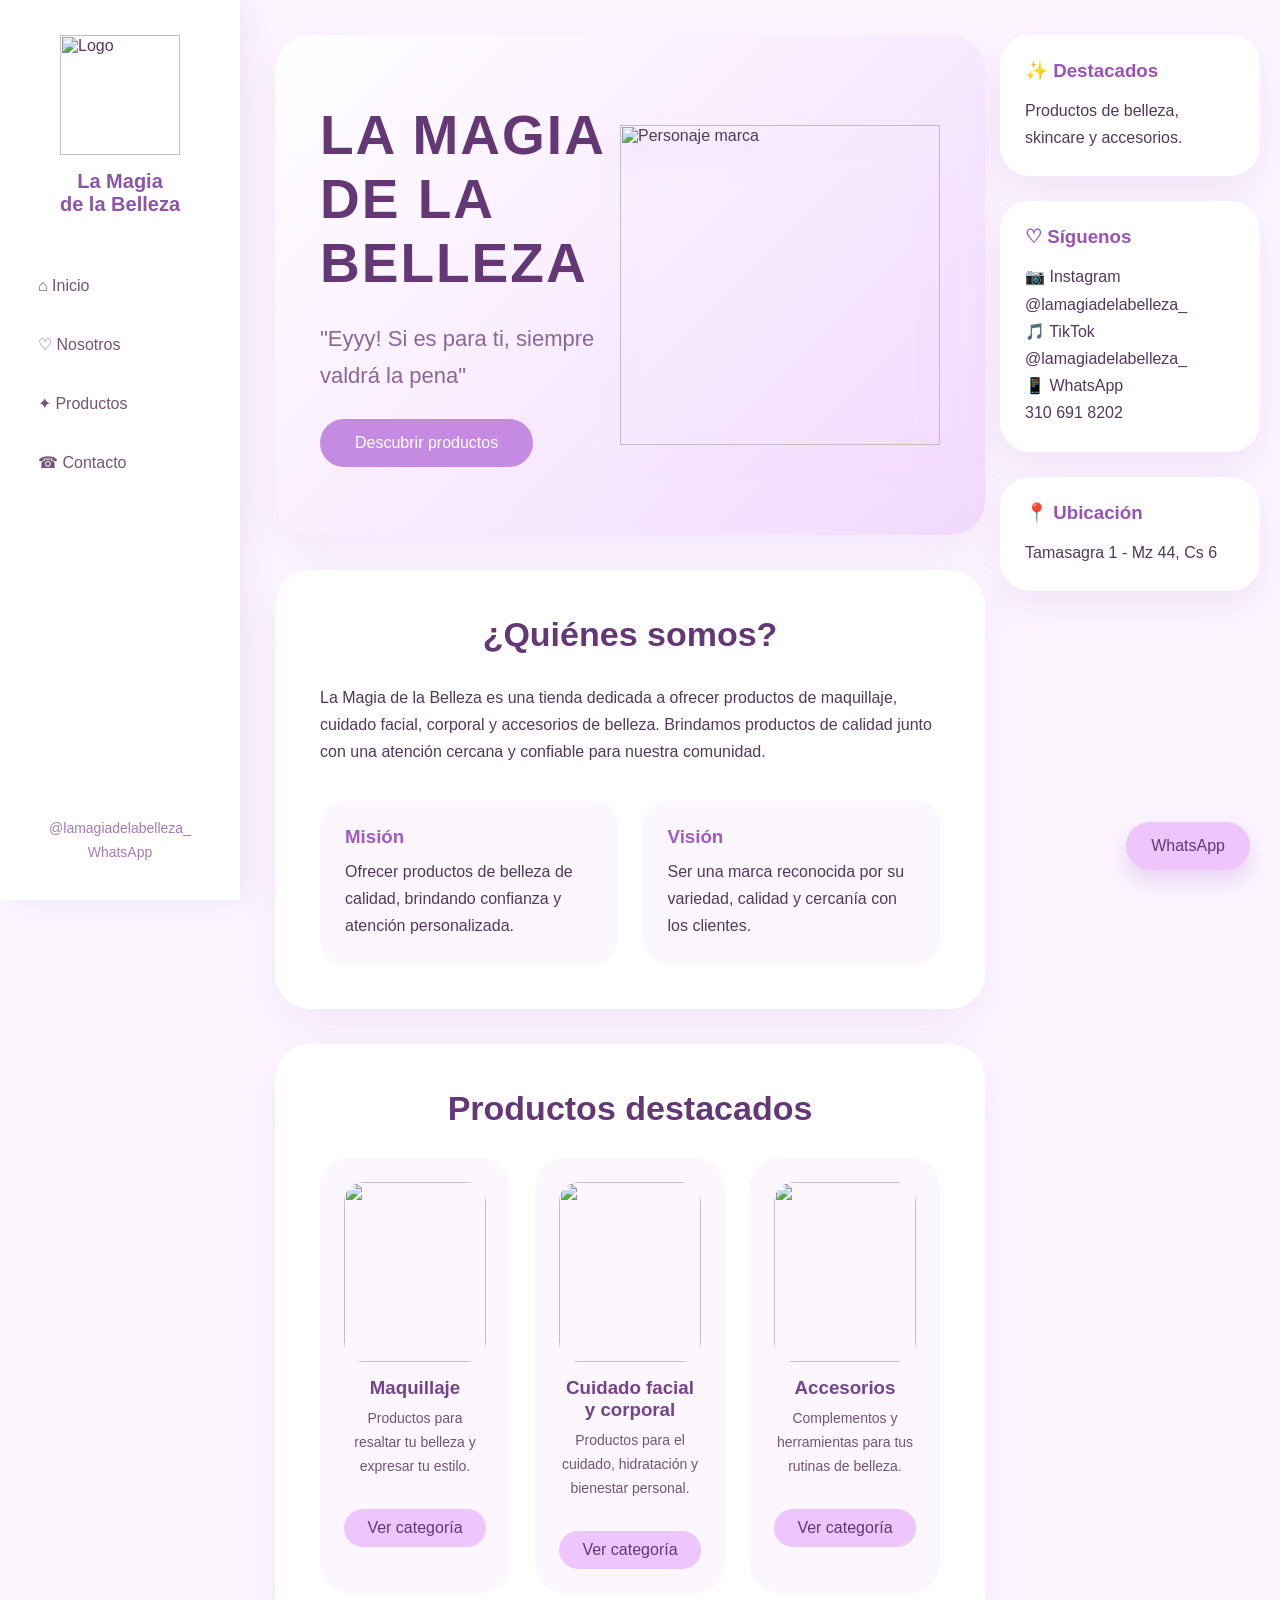
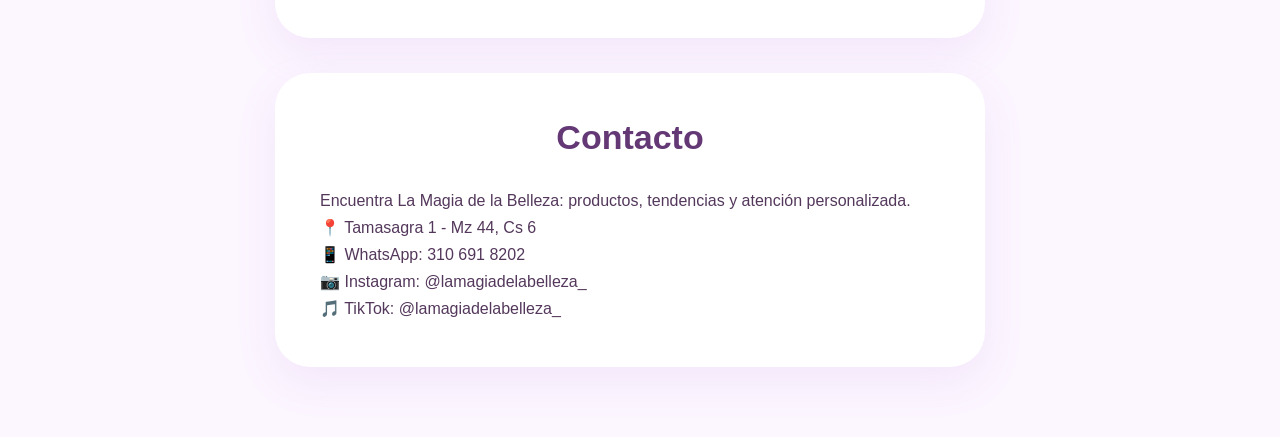
==== index.html @ 2b06f8c1 "Add files via upload" ====
<link rel="stylesheet" href="estilos.css">

<!DOCTYPE html>
<html lang="es">

<head>

<meta charset="UTF-8">
<meta name="viewport" content="width=device-width, initial-scale=1.0">

<title>La Magia de la Belleza</title>

<link rel="icon" type="image/png" href="images/personaje.png">

<link rel="stylesheet" href="estilos.css">

</head>


<body>


<div class="pagina">


<!-- MENÚ IZQUIERDO -->

<aside class="menu-lateral">


<img src="images/logo.png" class="logo" alt="Logo">


<h3>
La Magia<br>
de la Belleza
</h3>


<nav>

<a href="#inicio">⌂ Inicio</a>

<a href="#nosotros">♡ Nosotros</a>

<a href="#productos">✦ Productos</a>

<a href="#contacto">☎ Contacto</a>


</nav>



<div class="redes">

<p>@lamagiadelabelleza_</p>

<p>WhatsApp</p>

</div>


</aside>





<!-- CONTENIDO CENTRAL -->

<main class="contenido">


<section id="inicio" class="inicio">


<div>


<h1>
LA MAGIA<br>
DE LA BELLEZA
</h1>


<p class="eslogan">
"Eyyy! Si es para ti,
siempre valdrá la pena"
</p>

<a href="#productos" class="boton-descubrir">
    Descubrir productos
</a>
</div>



<img src="images/personaje.png"
class="personaje"
alt="Personaje marca">


</section>





<section id="nosotros">


<h2>
¿Quiénes somos?
</h2>


<p>
La Magia de la Belleza es una tienda dedicada
a ofrecer productos de maquillaje, cuidado facial,
corporal y accesorios de belleza.

Brindamos productos de calidad junto con una
atención cercana y confiable para nuestra comunidad.
</p>




<div class="mini-tarjetas">


<div>

<h3>Misión</h3>

<p>
Ofrecer productos de belleza de calidad,
brindando confianza y atención personalizada.
</p>

</div>



<div>

<h3>Visión</h3>

<p>
Ser una marca reconocida por su variedad,
calidad y cercanía con los clientes.
</p>

</div>


</div>


</section>







<section id="productos">


<h2>
Productos destacados
</h2>



<div class="productos">


<div class="producto">


<img src="images/maquillaje.png">


<h3>
Maquillaje
</h3>


<p>
Productos para resaltar tu belleza
y expresar tu estilo.
</p>


<a href="maquillaje.html">
Ver categoría
</a>


</div>





<div class="producto">


<img src="images/skincare.png">


<h3>
Cuidado facial y corporal
</h3>


<p>
Productos para el cuidado,
hidratación y bienestar personal.
</p>


<a href="skincare.html">
Ver categoría
</a>


</div>






<div class="producto">


<img src="images/accesorios.png">


<h3>
Accesorios
</h3>


<p>
Complementos y herramientas
para tus rutinas de belleza.
</p>


<a href="accesorios.html">
Ver categoría
</a>


</div>



</div>


</section>




<section id="contacto">


<h2>
Contacto
</h2>


<p>
Encuentra La Magia de la Belleza:
productos, tendencias y atención personalizada.
</p>


<div class="datos-contacto">

<p>📍 Tamasagra 1 - Mz 44, Cs 6</p>

<p>📱 WhatsApp: 310 691 8202</p>

<p>📷 Instagram: @lamagiadelabelleza_</p>

<p>🎵 TikTok: @lamagiadelabelleza_</p>

</div>


</section>


</main>







<!-- COLUMNA DERECHA -->


<aside class="derecha">



<div class="tarjeta-lateral">


<h3>
✨ Destacados
</h3>


<p>
Productos de belleza,
skincare y accesorios.
</p>


</div>





<div class="tarjeta-lateral">


<h3>
♡ Síguenos
</h3>


<p>
📷 Instagram<br>
@lamagiadelabelleza_
</p>


<p>
🎵 TikTok<br>
@lamagiadelabelleza_
</p>


<p>
📱 WhatsApp<br>
310 691 8202
</p>


</div>






<div class="tarjeta-lateral">


<h3>
📍 Ubicación
</h3>


<p>
Tamasagra 1 - Mz 44,
Cs 6
</p>


</div>





</aside>



</div>




<a
    href="https://wa.me/573106918202"
    class="whatsapp"
    target="_blank">
    WhatsApp
</a>


</body>

</html>
---- estilos.css ----
/* ===============================
   CONFIGURACIÓN GENERAL
================================ */


*{
    margin:0;
    padding:0;
    box-sizing:border-box;
}


html{
    scroll-behavior:smooth;
}


body{

    font-family: "Arial", sans-serif;

    background:#FCF6FF;

    color:#54385c;

}




/* ===============================
   ESTRUCTURA PRINCIPAL
================================ */


.pagina{

    display:flex;

    min-height:100vh;

}



/* ===============================
   MENÚ LATERAL
================================ */


.menu-lateral{

    width:240px;

    height:100vh;

    position:fixed;

    left:0;

    top:0;


    background:#ffffff;


    padding:35px 20px;


    display:flex;

    flex-direction:column;

    align-items:center;


    box-shadow:
    8px 0 30px rgba(180,120,210,0.15);

}



.logo{

    width:120px;

    margin-bottom:15px;

}



.menu-lateral h3{

    text-align:center;

    color:#8b55a8;

    font-size:20px;

    margin-bottom:35px;

}



.menu-lateral nav{

    width:100%;

}



.menu-lateral a{


    display:block;

    text-decoration:none;

    color:#735477;


    padding:14px 18px;


    margin:12px 0;


    border-radius:25px;


    transition:.3s;


}



.menu-lateral a:hover{


    background:#EEC5FD;

    color:white;

    transform:translateX(8px);


}




.redes{

    margin-top:auto;

    color:#a67bb5;

    text-align:center;

    font-size:14px;

}




/* ===============================
   CONTENIDO CENTRAL
================================ */


.contenido{

    margin-left:240px;

    width:calc(100% - 500px);

    padding:35px;

}




section{

    background:white;


    border-radius:35px;


    padding:45px;


    margin-bottom:35px;


    box-shadow:

    0 15px 40px rgba(180,120,210,.12);


}





/* ===============================
   INICIO
================================ */


.inicio{


    min-height:500px;


    display:flex;

    align-items:center;

    justify-content:space-between;


    background:

    linear-gradient(
    135deg,
    #ffffff,
    #F2D9FF
    );


}



.inicio h1{


    font-size:55px;


    color:#633875;


    letter-spacing:2px;


}



.eslogan{


    margin:25px 0;


    font-size:22px;


    color:#8c6699;


}




button{


    border:none;


    background:#C58BE3;


    color:white;


    padding:15px 35px;


    border-radius:30px;


    cursor:pointer;


    transition:.3s;


}

.boton-descubrir {
    display: inline-block;

    background: #C58BE3;

    color: white;

    padding: 15px 35px;

    border-radius: 30px;

    text-decoration: none;

    transition: .3s;
}

.boton-descubrir:hover {
    background: #A96ACF;

    transform: scale(1.05);
}


button:hover{


    background:#A96ACF;


    transform:scale(1.05);


}





.personaje{


    width:320px;


    filter:drop-shadow(0 15px 15px rgba(150,80,180,.2));


    animation:flotar 3s infinite ease-in-out;


}



@keyframes flotar{


    50%{

        transform:translateY(-12px);

    }


}





/* ===============================
   TITULOS
================================ */



h2{


    text-align:center;


    color:#633875;


    font-size:34px;


    margin-bottom:30px;


}



p{

    line-height:1.7;

}





/* ===============================
   TARJETAS MISION VISION
================================ */


.mini-tarjetas{


    display:flex;


    gap:25px;


    margin-top:35px;


}



.mini-tarjetas div{


    flex:1;


    background:#FCF6FF;


    padding:25px;


    border-radius:25px;


}



.mini-tarjetas h3{


    color:#a05cc5;

    margin-bottom:10px;

}




/* ===============================
   PRODUCTOS
================================ */


.productos{


    display:flex;

    gap:25px;


}




.producto{


    flex:1;


    background:#FCF6FF;


    padding:25px;


    text-align:center;


    border-radius:30px;


    transition:.3s;


}



.producto:hover{


    transform:translateY(-12px);


    box-shadow:

    0 15px 35px rgba(180,120,210,.25);


}




.producto img{


    width:140px;


    height:140px;


    object-fit:contain;


}



.producto h3{


    color:#75438c;


    margin:15px;


}




.producto a{


    display:inline-block;


    margin-top:15px;


    padding:10px 20px;


    background:#EEC5FD;


    border-radius:25px;


    color:#633875;


    text-decoration:none;


    transition:.3s;


}




.producto a:hover{


    background:#C58BE3;

    color:white;


}





/* ===============================
   GALERÍA
================================ */



.galeria{


    display:grid;


    grid-template-columns:repeat(3,1fr);


    gap:20px;


}



.galeria img{


    width:100%;


    border-radius:25px;


    transition:.3s;


}



.galeria img:hover{


    transform:scale(1.05);


}





/* ===============================
   PANEL DERECHO
================================ */


.derecha{


    width:260px;


    position:fixed;


    right:20px;


    top:35px;


}



.tarjeta-lateral{


    background:white;


    padding:25px;


    border-radius:30px;


    margin-bottom:25px;


    box-shadow:

    0 15px 35px rgba(180,120,210,.15);


}



.tarjeta-lateral h3{


    color:#9853b8;


    margin-bottom:15px;


}





/* ===============================
   WHATSAPP
================================ */



.whatsapp{


    position:fixed;


    right:30px;


    bottom:30px;


    background:#EEC5FD;


    color:#633875;


    padding:15px 25px;


    border-radius:35px;


    text-decoration:none;


    box-shadow:0 10px 25px rgba(180,120,210,.3);


}





/* ===============================
   CELULAR
================================ */



@media(max-width:1000px){


.pagina{

    display:block;

}


.menu-lateral{

    position:relative;

    width:100%;

    height:auto;

}



.contenido{


    margin-left:0;

    width:100%;

}



.derecha{


    position:relative;

    width:auto;

    right:auto;

    top:auto;

    padding:20px;


}



.inicio{


    flex-direction:column;

    text-align:center;


}



.personaje{

    width:250px;

}



.productos,

.mini-tarjetas{


    flex-direction:column;


}



.galeria{


    grid-template-columns:1fr;


}

}


/* ===============================
   PAGINA DE CATEGORIA
================================ */

.categoria {
    text-align: center;
    background: linear-gradient(
        135deg,
        #ffffff,
        #F2D9FF
    );
}

.categoria h1 {
    color: #633875;
    font-size: 45px;
    margin-bottom: 15px;
}

.categoria p {
    color: #633875;
    font-size: 18px;
    max-width: 650px;
    margin: 0 auto 25px;
}

.boton-volver {
    display: inline-block;
    padding: 10px 22px;
    background: #EEC5FD;
    color: #633875;
    text-decoration: none;
    border-radius: 25px;
    transition: .3s;
}

.boton-volver:hover {
    background: #C58BE3;
    color: white;
    transform: translateY(-3px);
}


/* ===============================
   TARJETAS DE PRODUCTOS
================================ */

.productos{

    display:grid;

    grid-template-columns:repeat(3,1fr);

    gap:25px;

}


.producto {
    background: #FCF6FF;
    padding: 22px;
    text-align: center;
    border-radius: 30px;
display: flex;
    flex-direction: column;
    border: 2px solid transparent;

    transition:
        transform .3s,
        box-shadow .3s,
        border-color .3s;


}


.producto:hover {
    transform: translateY(-10px);

    border-color: #EEC5FD;

    box-shadow:
        0 15px 35px rgba(180,120,210,.25);
}


.producto img {
    width: 100%;
    height: 180px;

    object-fit: contain;

    border-radius: 20px;

    transition: transform .3s;
}


.producto:hover img {
    transform: scale(1.08);
}


.producto h3 {
    color: #75438c;

    margin: 15px 0 8px;
}


.producto p {
    color: #735477;

    font-size: 14px;

    margin-bottom: 15px;
}


.producto strong {
    color: #9853b8;

    font-size: 18px;
}


.boton-consultar {
    display: inline-block;
    margin-top: auto;
    padding: 10px 20px;
    background: #EEC5FD;
    border-radius: 25px;
    color: #633875;
    text-decoration: none;
    transition: .3s;
}

.boton-consultar:hover {
    background: #C58BE3;
    color: white;
}


.productos{

    display:grid;

    grid-template-columns:repeat(3,1fr);

    gap:25px;

    align-items:stretch;

}
---- estilos.css ----
/* ===============================
   CONFIGURACIÓN GENERAL
================================ */


*{
    margin:0;
    padding:0;
    box-sizing:border-box;
}


html{
    scroll-behavior:smooth;
}


body{

    font-family: "Arial", sans-serif;

    background:#FCF6FF;

    color:#54385c;

}




/* ===============================
   ESTRUCTURA PRINCIPAL
================================ */


.pagina{

    display:flex;

    min-height:100vh;

}



/* ===============================
   MENÚ LATERAL
================================ */


.menu-lateral{

    width:240px;

    height:100vh;

    position:fixed;

    left:0;

    top:0;


    background:#ffffff;


    padding:35px 20px;


    display:flex;

    flex-direction:column;

    align-items:center;


    box-shadow:
    8px 0 30px rgba(180,120,210,0.15);

}



.logo{

    width:120px;

    margin-bottom:15px;

}



.menu-lateral h3{

    text-align:center;

    color:#8b55a8;

    font-size:20px;

    margin-bottom:35px;

}



.menu-lateral nav{

    width:100%;

}



.menu-lateral a{


    display:block;

    text-decoration:none;

    color:#735477;


    padding:14px 18px;


    margin:12px 0;


    border-radius:25px;


    transition:.3s;


}



.menu-lateral a:hover{


    background:#EEC5FD;

    color:white;

    transform:translateX(8px);


}




.redes{

    margin-top:auto;

    color:#a67bb5;

    text-align:center;

    font-size:14px;

}




/* ===============================
   CONTENIDO CENTRAL
================================ */


.contenido{

    margin-left:240px;

    width:calc(100% - 500px);

    padding:35px;

}




section{

    background:white;


    border-radius:35px;


    padding:45px;


    margin-bottom:35px;


    box-shadow:

    0 15px 40px rgba(180,120,210,.12);


}





/* ===============================
   INICIO
================================ */


.inicio{


    min-height:500px;


    display:flex;

    align-items:center;

    justify-content:space-between;


    background:

    linear-gradient(
    135deg,
    #ffffff,
    #F2D9FF
    );


}



.inicio h1{


    font-size:55px;


    color:#633875;


    letter-spacing:2px;


}



.eslogan{


    margin:25px 0;


    font-size:22px;


    color:#8c6699;


}




button{


    border:none;


    background:#C58BE3;


    color:white;


    padding:15px 35px;


    border-radius:30px;


    cursor:pointer;


    transition:.3s;


}

.boton-descubrir {
    display: inline-block;

    background: #C58BE3;

    color: white;

    padding: 15px 35px;

    border-radius: 30px;

    text-decoration: none;

    transition: .3s;
}

.boton-descubrir:hover {
    background: #A96ACF;

    transform: scale(1.05);
}


button:hover{


    background:#A96ACF;


    transform:scale(1.05);


}





.personaje{


    width:320px;


    filter:drop-shadow(0 15px 15px rgba(150,80,180,.2));


    animation:flotar 3s infinite ease-in-out;


}



@keyframes flotar{


    50%{

        transform:translateY(-12px);

    }


}





/* ===============================
   TITULOS
================================ */



h2{


    text-align:center;


    color:#633875;


    font-size:34px;


    margin-bottom:30px;


}



p{

    line-height:1.7;

}





/* ===============================
   TARJETAS MISION VISION
================================ */


.mini-tarjetas{


    display:flex;


    gap:25px;


    margin-top:35px;


}



.mini-tarjetas div{


    flex:1;


    background:#FCF6FF;


    padding:25px;


    border-radius:25px;


}



.mini-tarjetas h3{


    color:#a05cc5;

    margin-bottom:10px;

}




/* ===============================
   PRODUCTOS
================================ */


.productos{


    display:flex;

    gap:25px;


}




.producto{


    flex:1;


    background:#FCF6FF;


    padding:25px;


    text-align:center;


    border-radius:30px;


    transition:.3s;


}



.producto:hover{


    transform:translateY(-12px);


    box-shadow:

    0 15px 35px rgba(180,120,210,.25);


}




.producto img{


    width:140px;


    height:140px;


    object-fit:contain;


}



.producto h3{


    color:#75438c;


    margin:15px;


}




.producto a{


    display:inline-block;


    margin-top:15px;


    padding:10px 20px;


    background:#EEC5FD;


    border-radius:25px;


    color:#633875;


    text-decoration:none;


    transition:.3s;


}




.producto a:hover{


    background:#C58BE3;

    color:white;


}





/* ===============================
   GALERÍA
================================ */



.galeria{


    display:grid;


    grid-template-columns:repeat(3,1fr);


    gap:20px;


}



.galeria img{


    width:100%;


    border-radius:25px;


    transition:.3s;


}



.galeria img:hover{


    transform:scale(1.05);


}





/* ===============================
   PANEL DERECHO
================================ */


.derecha{


    width:260px;


    position:fixed;


    right:20px;


    top:35px;


}



.tarjeta-lateral{


    background:white;


    padding:25px;


    border-radius:30px;


    margin-bottom:25px;


    box-shadow:

    0 15px 35px rgba(180,120,210,.15);


}



.tarjeta-lateral h3{


    color:#9853b8;


    margin-bottom:15px;


}





/* ===============================
   WHATSAPP
================================ */



.whatsapp{


    position:fixed;


    right:30px;


    bottom:30px;


    background:#EEC5FD;


    color:#633875;


    padding:15px 25px;


    border-radius:35px;


    text-decoration:none;


    box-shadow:0 10px 25px rgba(180,120,210,.3);


}





/* ===============================
   CELULAR
================================ */



@media(max-width:1000px){


.pagina{

    display:block;

}


.menu-lateral{

    position:relative;

    width:100%;

    height:auto;

}



.contenido{


    margin-left:0;

    width:100%;

}



.derecha{


    position:relative;

    width:auto;

    right:auto;

    top:auto;

    padding:20px;


}



.inicio{


    flex-direction:column;

    text-align:center;


}



.personaje{

    width:250px;

}



.productos,

.mini-tarjetas{


    flex-direction:column;


}



.galeria{


    grid-template-columns:1fr;


}

}


/* ===============================
   PAGINA DE CATEGORIA
================================ */

.categoria {
    text-align: center;
    background: linear-gradient(
        135deg,
        #ffffff,
        #F2D9FF
    );
}

.categoria h1 {
    color: #633875;
    font-size: 45px;
    margin-bottom: 15px;
}

.categoria p {
    color: #633875;
    font-size: 18px;
    max-width: 650px;
    margin: 0 auto 25px;
}

.boton-volver {
    display: inline-block;
    padding: 10px 22px;
    background: #EEC5FD;
    color: #633875;
    text-decoration: none;
    border-radius: 25px;
    transition: .3s;
}

.boton-volver:hover {
    background: #C58BE3;
    color: white;
    transform: translateY(-3px);
}


/* ===============================
   TARJETAS DE PRODUCTOS
================================ */

.productos{

    display:grid;

    grid-template-columns:repeat(3,1fr);

    gap:25px;

}


.producto {
    background: #FCF6FF;
    padding: 22px;
    text-align: center;
    border-radius: 30px;
display: flex;
    flex-direction: column;
    border: 2px solid transparent;

    transition:
        transform .3s,
        box-shadow .3s,
        border-color .3s;


}


.producto:hover {
    transform: translateY(-10px);

    border-color: #EEC5FD;

    box-shadow:
        0 15px 35px rgba(180,120,210,.25);
}


.producto img {
    width: 100%;
    height: 180px;

    object-fit: contain;

    border-radius: 20px;

    transition: transform .3s;
}


.producto:hover img {
    transform: scale(1.08);
}


.producto h3 {
    color: #75438c;

    margin: 15px 0 8px;
}


.producto p {
    color: #735477;

    font-size: 14px;

    margin-bottom: 15px;
}


.producto strong {
    color: #9853b8;

    font-size: 18px;
}


.boton-consultar {
    display: inline-block;
    margin-top: auto;
    padding: 10px 20px;
    background: #EEC5FD;
    border-radius: 25px;
    color: #633875;
    text-decoration: none;
    transition: .3s;
}

.boton-consultar:hover {
    background: #C58BE3;
    color: white;
}


.productos{

    display:grid;

    grid-template-columns:repeat(3,1fr);

    gap:25px;

    align-items:stretch;

}
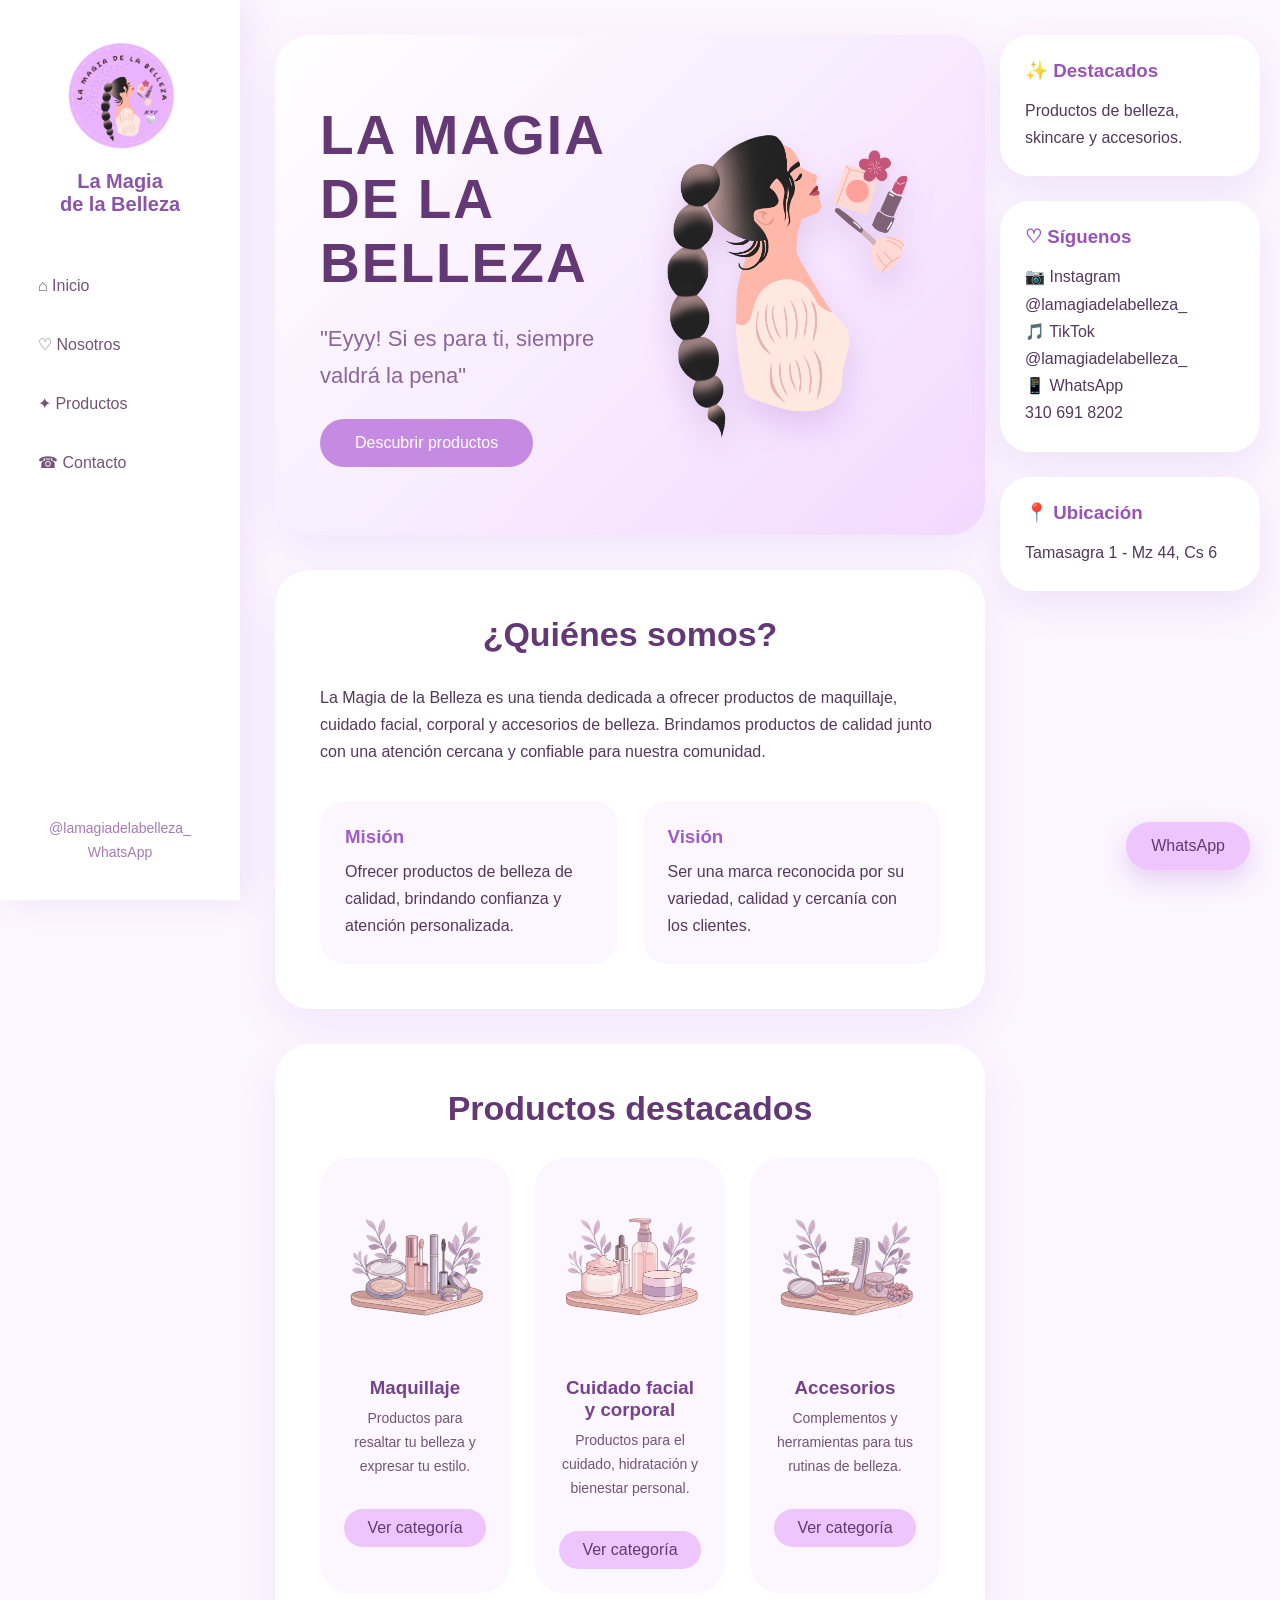
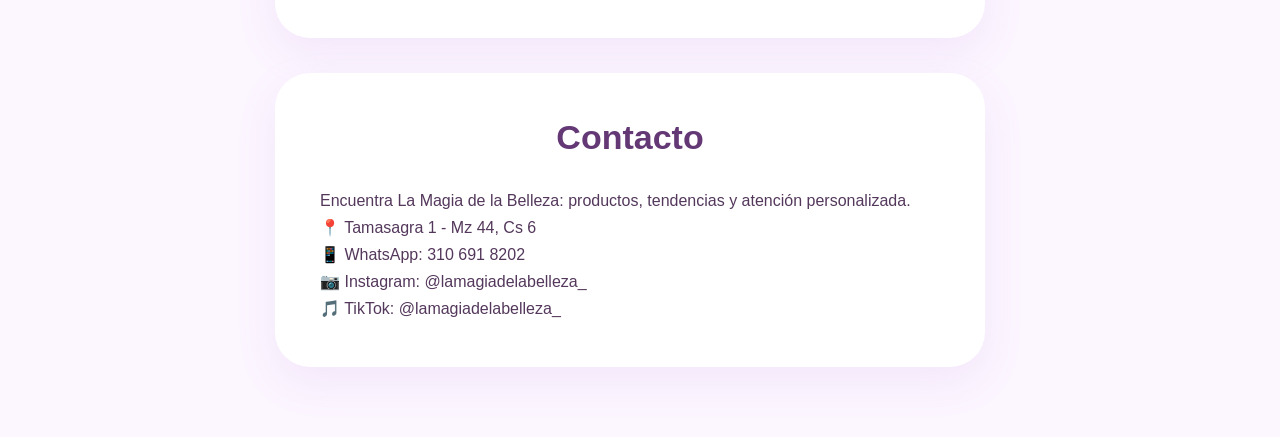
==== commit 70204c3b: "Update index.html" ====
--- a/index.html
+++ b/index.html
@@ -19,6 +19,7 @@
 
 <body>
 
+    <button class="menu-toggle" id="menuToggle" aria-label="Abrir menú">☰</button>
 
 <div class="pagina">
 
@@ -406,4 +407,4 @@
 
 </body>
 
-</html>+</html>
--- a/estilos.css
+++ b/estilos.css
@@ -1002,4 +1002,63 @@
 
     align-items:stretch;
 
-}+}
+
+/* ===============================
+   FIX: 1 PRODUCTO POR FILA EN CELULAR
+================================ */
+
+@media(max-width:700px){
+
+    .productos{
+        grid-template-columns: 1fr;
+    }
+
+}
+
+
+/* ===============================
+   MENÚ HAMBURGUESA (SOLO CELULAR)
+================================ */
+
+.menu-toggle{
+    display:none;
+    position:fixed;
+    top:15px;
+    left:15px;
+    z-index:1000;
+
+    background:#C58BE3;
+    color:white;
+    border:none;
+    font-size:24px;
+    padding:8px 14px;
+    border-radius:12px;
+    cursor:pointer;
+
+    box-shadow:0 8px 20px rgba(180,120,210,.35);
+}
+
+@media(max-width:1000px){
+
+    .menu-toggle{
+        display:block;
+    }
+
+    .menu-lateral{
+        position:fixed;
+        left:-260px;
+        top:0;
+        height:100vh;
+        width:220px;
+
+        transition:.3s;
+
+        z-index:999;
+    }
+
+    .menu-lateral.activo{
+        left:0;
+    }
+
+}
--- a/estilos.css
+++ b/estilos.css
@@ -1002,4 +1002,63 @@
 
     align-items:stretch;
 
-}+}
+
+/* ===============================
+   FIX: 1 PRODUCTO POR FILA EN CELULAR
+================================ */
+
+@media(max-width:700px){
+
+    .productos{
+        grid-template-columns: 1fr;
+    }
+
+}
+
+
+/* ===============================
+   MENÚ HAMBURGUESA (SOLO CELULAR)
+================================ */
+
+.menu-toggle{
+    display:none;
+    position:fixed;
+    top:15px;
+    left:15px;
+    z-index:1000;
+
+    background:#C58BE3;
+    color:white;
+    border:none;
+    font-size:24px;
+    padding:8px 14px;
+    border-radius:12px;
+    cursor:pointer;
+
+    box-shadow:0 8px 20px rgba(180,120,210,.35);
+}
+
+@media(max-width:1000px){
+
+    .menu-toggle{
+        display:block;
+    }
+
+    .menu-lateral{
+        position:fixed;
+        left:-260px;
+        top:0;
+        height:100vh;
+        width:220px;
+
+        transition:.3s;
+
+        z-index:999;
+    }
+
+    .menu-lateral.activo{
+        left:0;
+    }
+
+}
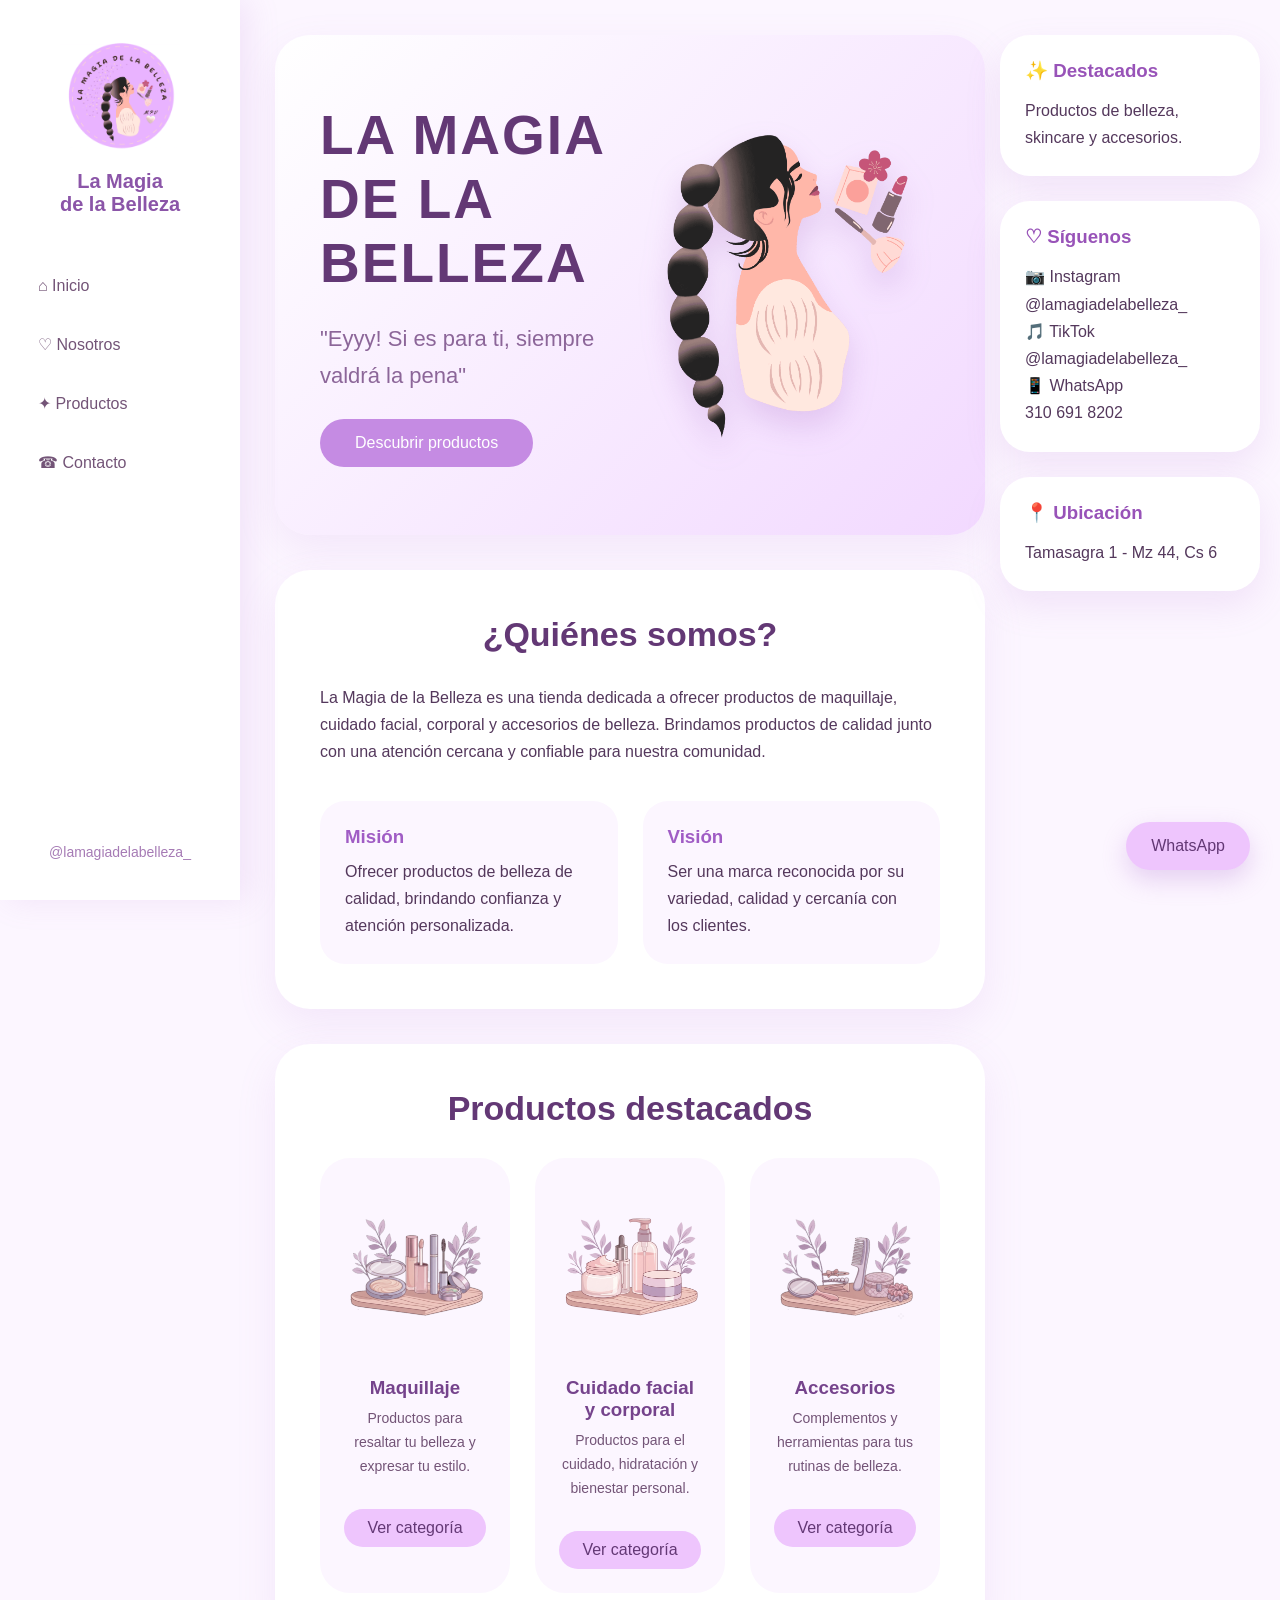
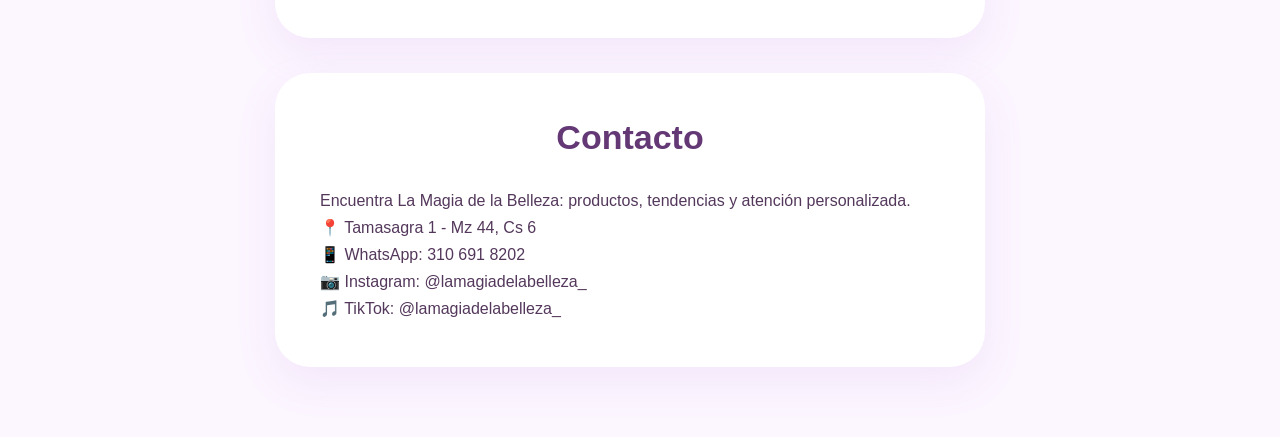
==== commit cfaeb5bf: "Update index.html" ====
--- a/index.html
+++ b/index.html
@@ -26,7 +26,7 @@
 
 <!-- MENÚ IZQUIERDO -->
 
-<aside class="menu-lateral">
+<aside class="menu-lateral" id="menuLateral">
 
 
 <img src="images/logo.png" class="logo" alt="Logo">
@@ -56,8 +56,6 @@
 <div class="redes">
 
 <p>@lamagiadelabelleza_</p>
-
-<p>WhatsApp</p>
 
 </div>
 
@@ -404,7 +402,16 @@
     WhatsApp
 </a>
 
-
+<script>
+
+document.getElementById("menuToggle").addEventListener("click", function(){
+
+    document.getElementById("menuLateral").classList.toggle("activo");
+
+});
+
+</script>
+    
 </body>
 
 </html>
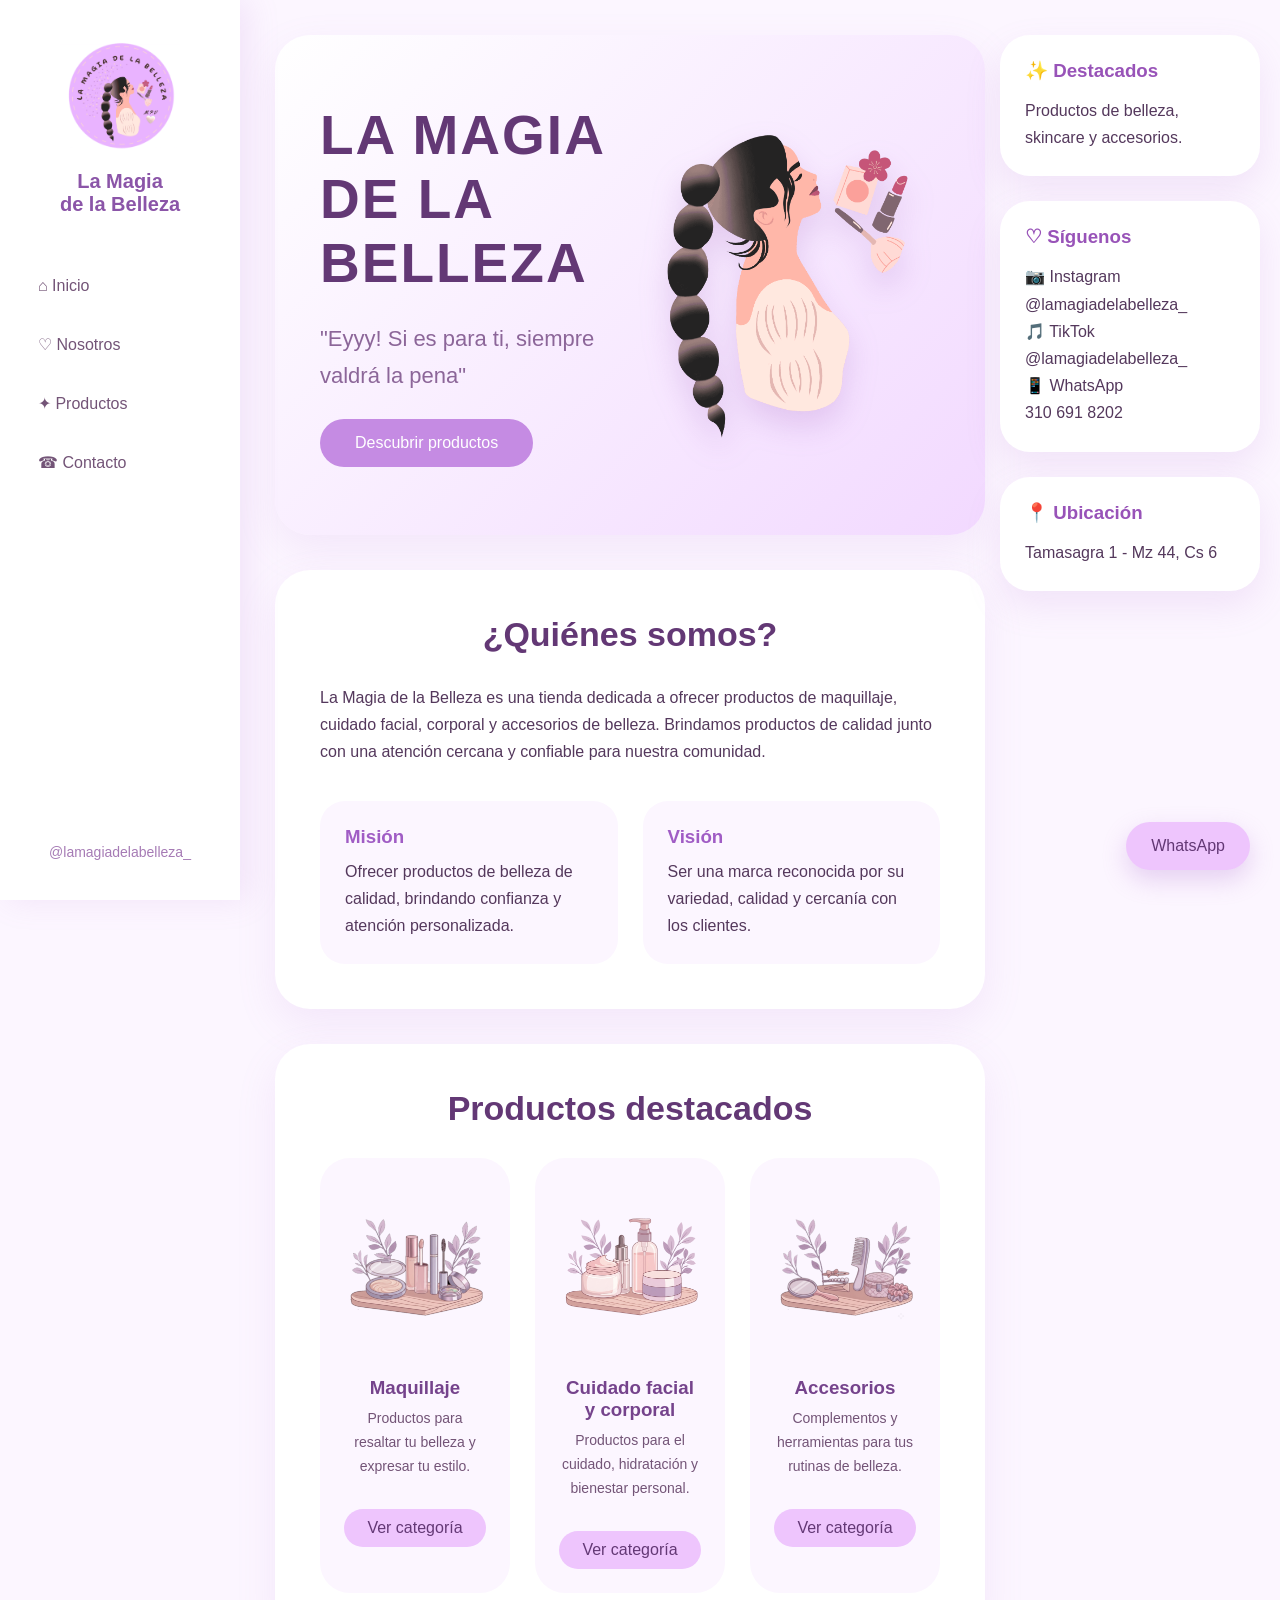
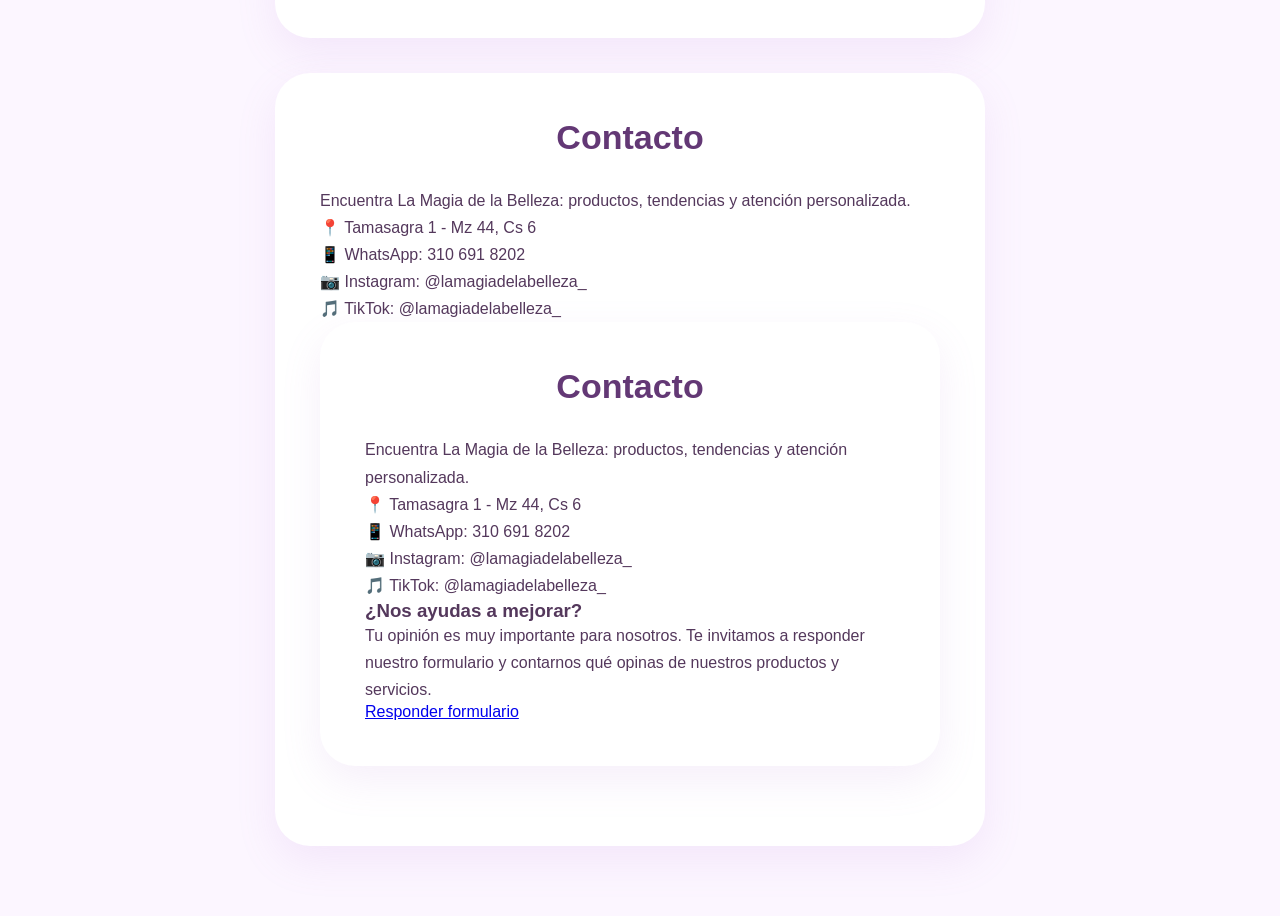
==== commit ae48ea5e: "Update index.html" ====
--- a/index.html
+++ b/index.html
@@ -294,7 +294,51 @@
 
 </div>
 
-
+<section id="contacto">
+
+<h2>
+Contacto
+</h2>
+
+<p>
+Encuentra La Magia de la Belleza:
+productos, tendencias y atención personalizada.
+</p>
+
+<div class="datos-contacto">
+
+<p>📍 Tamasagra 1 - Mz 44, Cs 6</p>
+
+<p>📱 WhatsApp: 310 691 8202</p>
+
+<p>📷 Instagram: @lamagiadelabelleza_</p>
+
+<p>🎵 TikTok: @lamagiadelabelleza_</p>
+
+</div>
+
+
+<div class="invitacion-formulario">
+
+<h3>¿Nos ayudas a mejorar?</h3>
+
+<p>
+Tu opinión es muy importante para nosotros.
+Te invitamos a responder nuestro formulario
+y contarnos qué opinas de nuestros productos y servicios.
+</p>
+
+<a href="AQUI_VA_EL_LINK_DE_GOOGLE_FORMS"
+class="boton-formulario"
+target="_blank">
+Responder formulario
+</a>
+
+</div>
+
+
+</section>
+    
 </section>
 
 
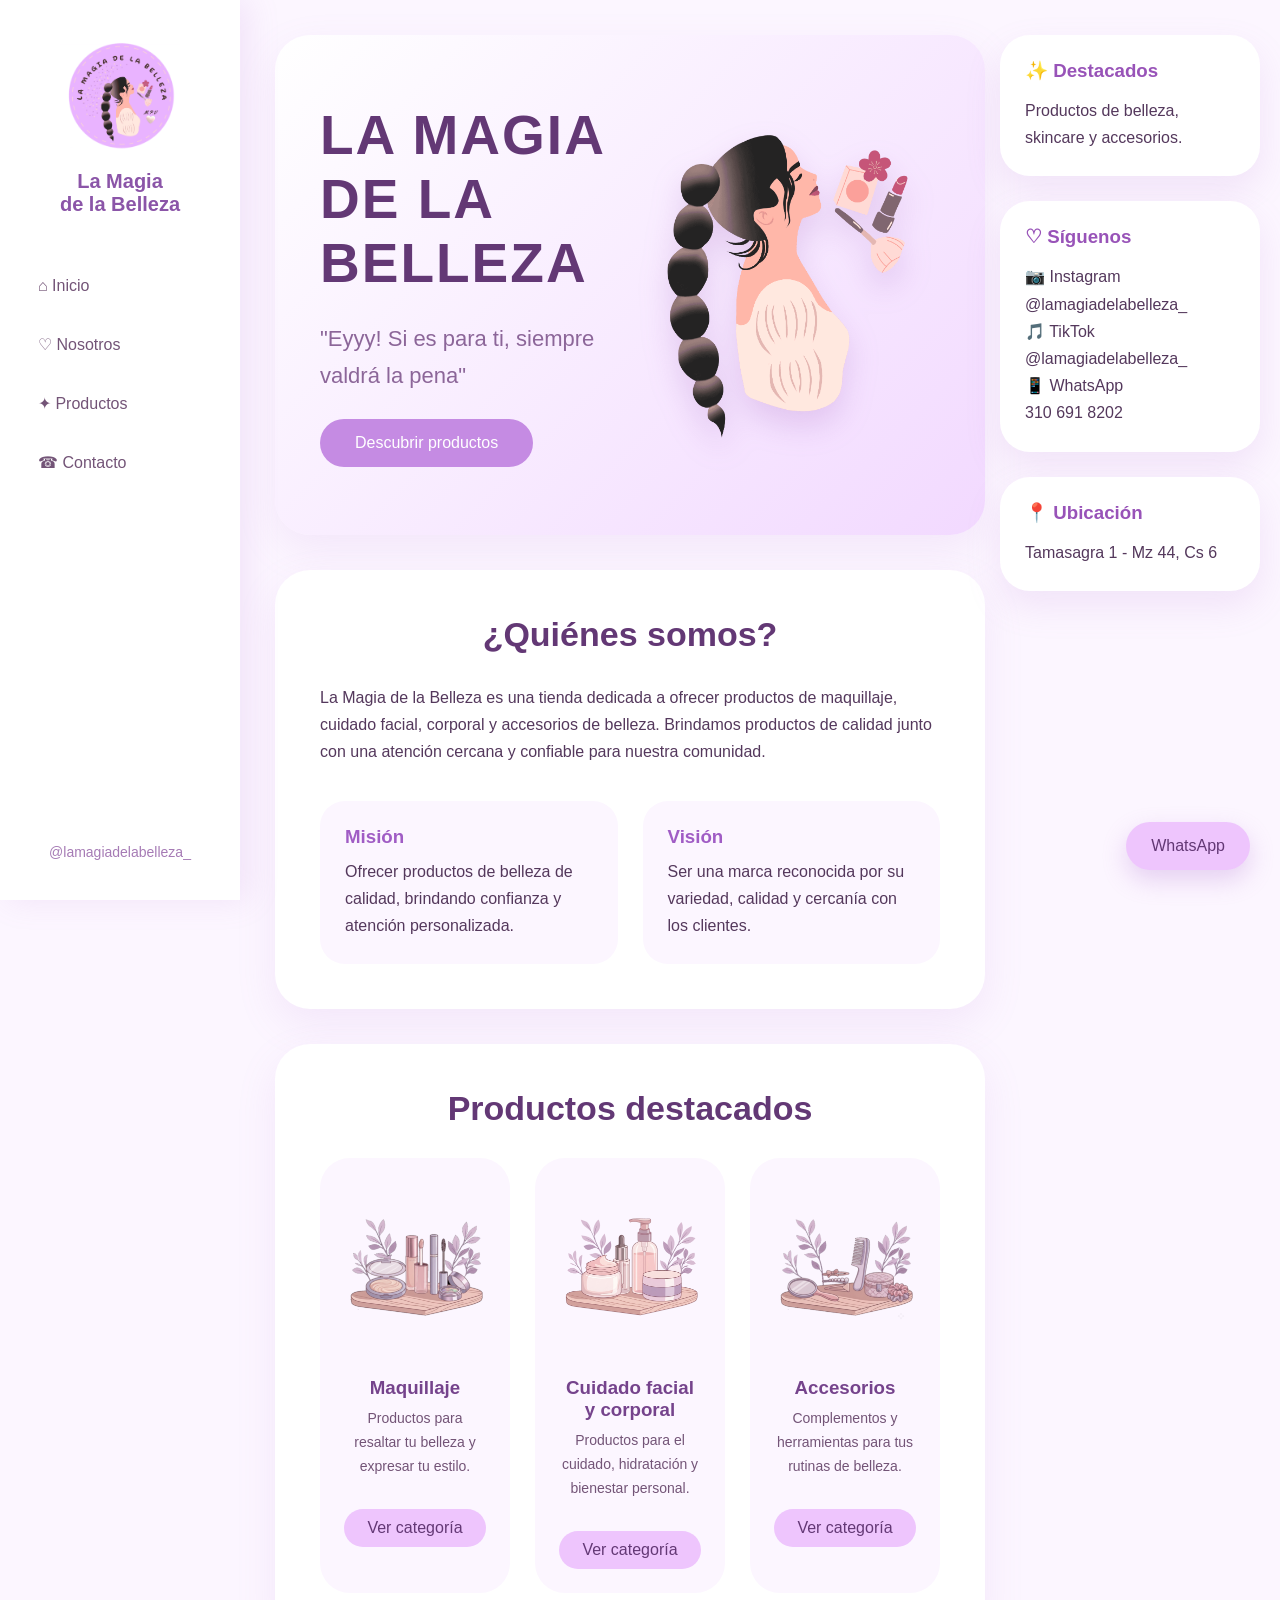
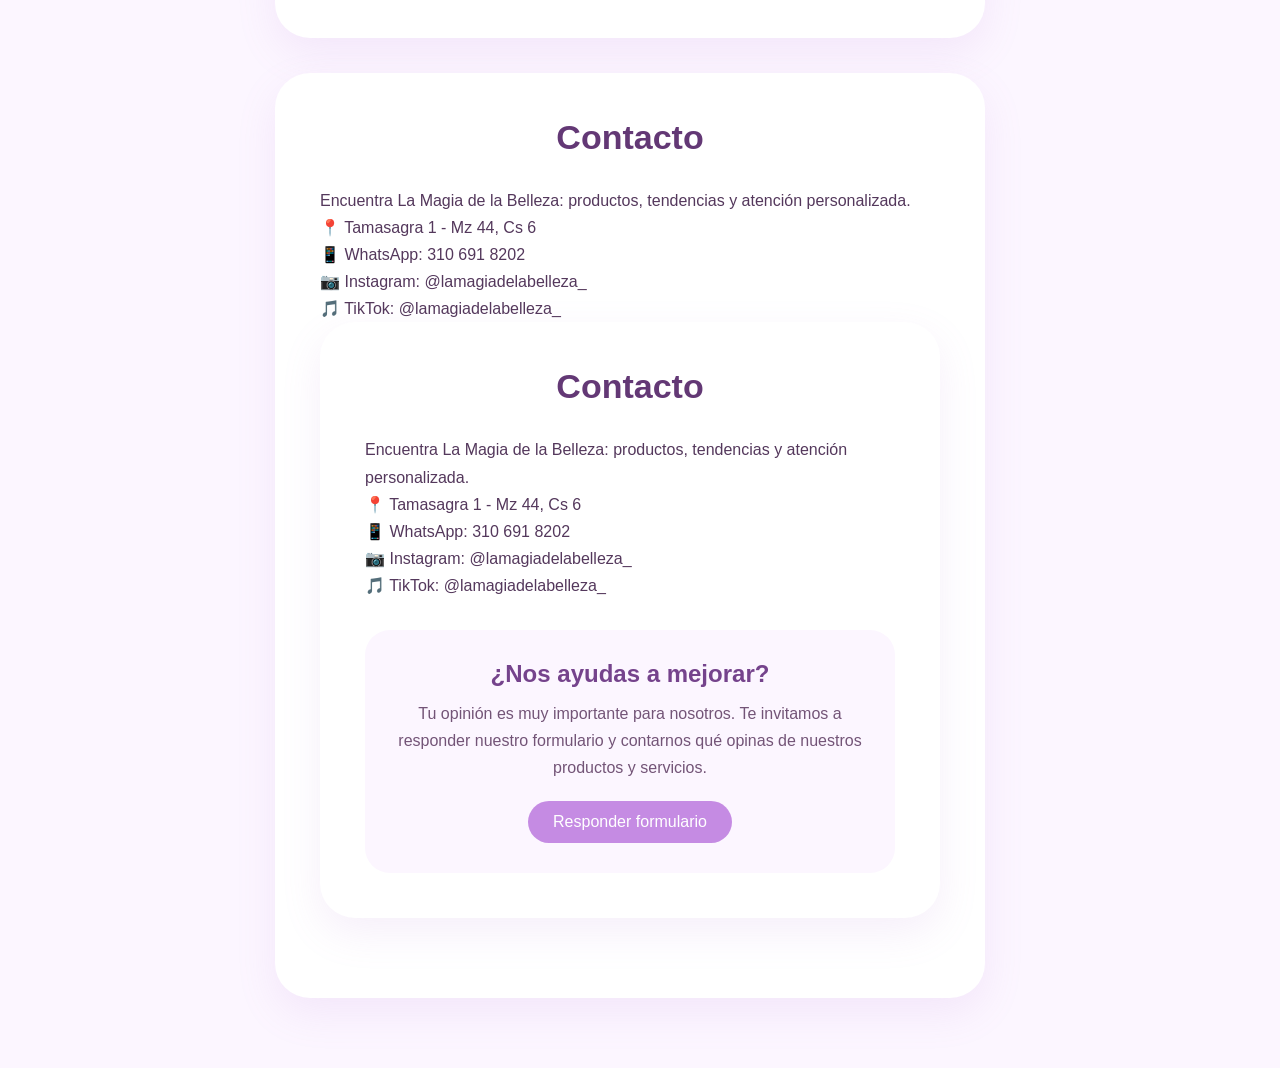
==== commit cd9ebe8d: "Update index.html" ====
--- a/index.html
+++ b/index.html
@@ -328,7 +328,7 @@
 y contarnos qué opinas de nuestros productos y servicios.
 </p>
 
-<a href="AQUI_VA_EL_LINK_DE_GOOGLE_FORMS"
+<a href="https://forms.gle/gKZbDnxjiuPYswzE7"
 class="boton-formulario"
 target="_blank">
 Responder formulario
--- a/estilos.css
+++ b/estilos.css
@@ -1062,3 +1062,56 @@
     }
 
 }
+
+
+/* ===============================
+   FORMULARIO DE OPINIÓN
+================================ */
+
+.invitacion-formulario {
+    margin-top: 30px;
+
+    padding: 30px;
+
+    background: #FCF6FF;
+
+    border-radius: 25px;
+
+    text-align: center;
+}
+
+.invitacion-formulario h3 {
+    color: #75438c;
+
+    font-size: 24px;
+
+    margin-bottom: 12px;
+}
+
+.invitacion-formulario p {
+    color: #735477;
+
+    margin-bottom: 20px;
+}
+
+.boton-formulario {
+    display: inline-block;
+
+    padding: 12px 25px;
+
+    background: #C58BE3;
+
+    color: white;
+
+    text-decoration: none;
+
+    border-radius: 25px;
+
+    transition: .3s;
+}
+
+.boton-formulario:hover {
+    background: #A96ACF;
+
+    transform: translateY(-3px);
+}
--- a/estilos.css
+++ b/estilos.css
@@ -1062,3 +1062,56 @@
     }
 
 }
+
+
+/* ===============================
+   FORMULARIO DE OPINIÓN
+================================ */
+
+.invitacion-formulario {
+    margin-top: 30px;
+
+    padding: 30px;
+
+    background: #FCF6FF;
+
+    border-radius: 25px;
+
+    text-align: center;
+}
+
+.invitacion-formulario h3 {
+    color: #75438c;
+
+    font-size: 24px;
+
+    margin-bottom: 12px;
+}
+
+.invitacion-formulario p {
+    color: #735477;
+
+    margin-bottom: 20px;
+}
+
+.boton-formulario {
+    display: inline-block;
+
+    padding: 12px 25px;
+
+    background: #C58BE3;
+
+    color: white;
+
+    text-decoration: none;
+
+    border-radius: 25px;
+
+    transition: .3s;
+}
+
+.boton-formulario:hover {
+    background: #A96ACF;
+
+    transform: translateY(-3px);
+}
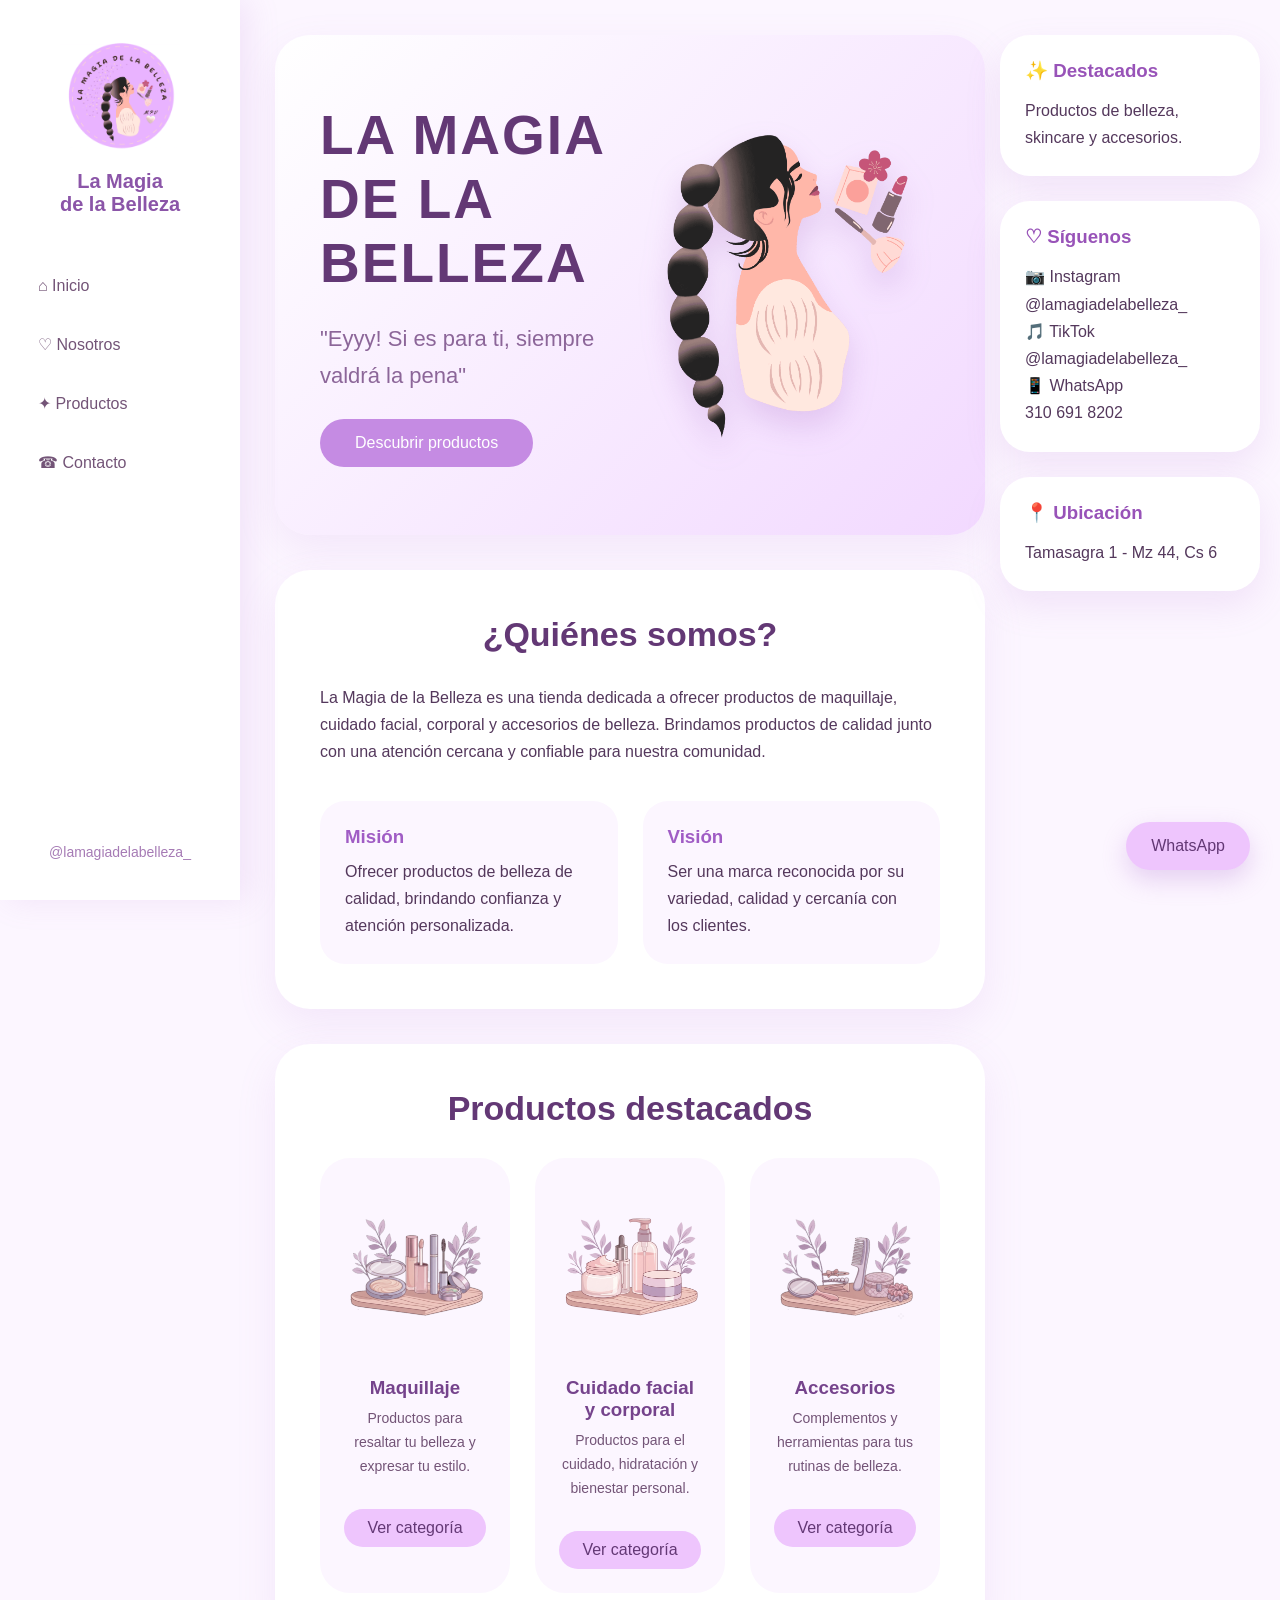
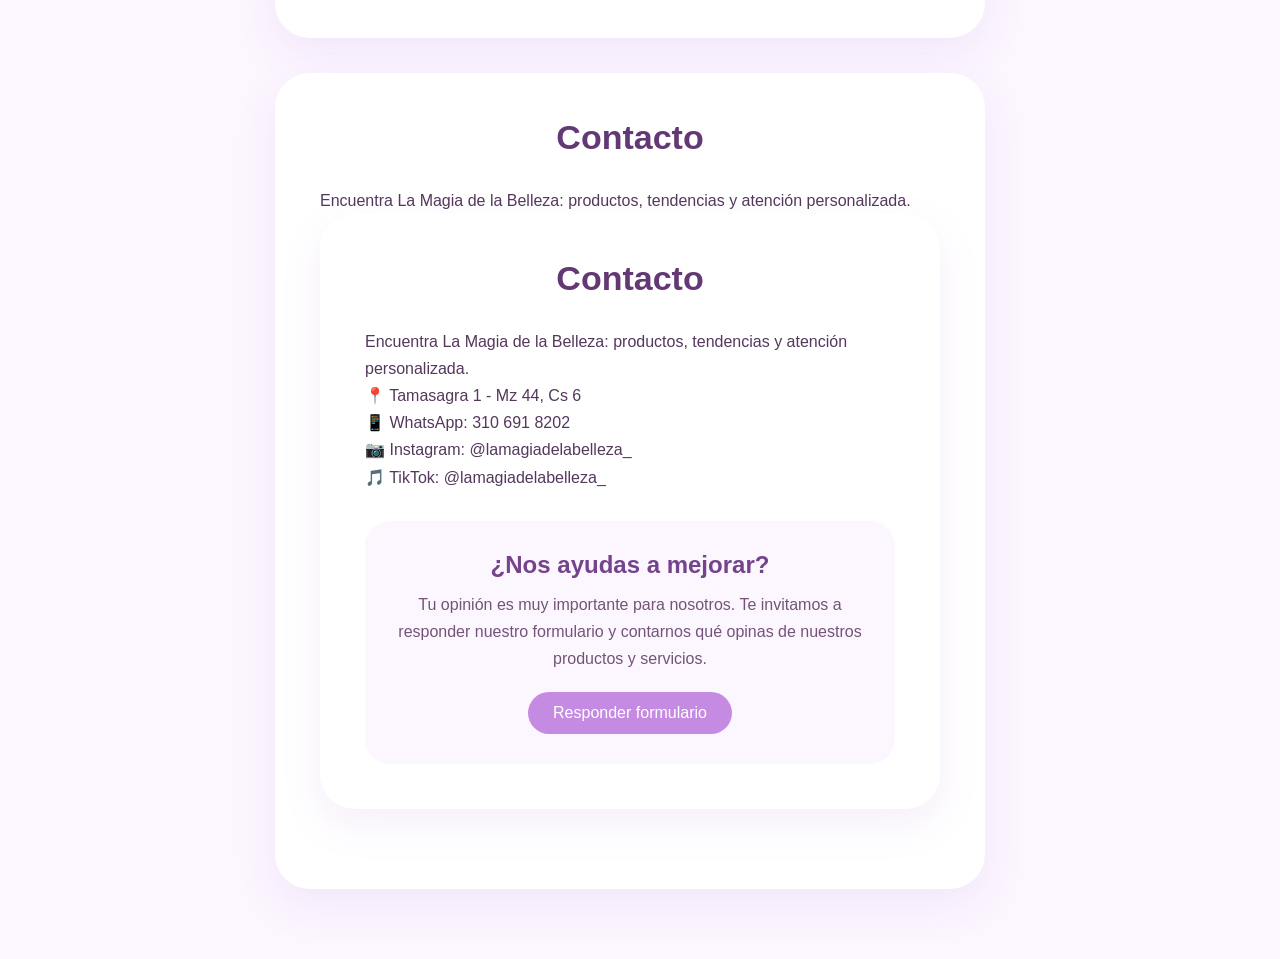
==== commit 660a7e27: "Update index.html" ====
--- a/index.html
+++ b/index.html
@@ -280,19 +280,6 @@
 Encuentra La Magia de la Belleza:
 productos, tendencias y atención personalizada.
 </p>
-
-
-<div class="datos-contacto">
-
-<p>📍 Tamasagra 1 - Mz 44, Cs 6</p>
-
-<p>📱 WhatsApp: 310 691 8202</p>
-
-<p>📷 Instagram: @lamagiadelabelleza_</p>
-
-<p>🎵 TikTok: @lamagiadelabelleza_</p>
-
-</div>
 
 <section id="contacto">
 
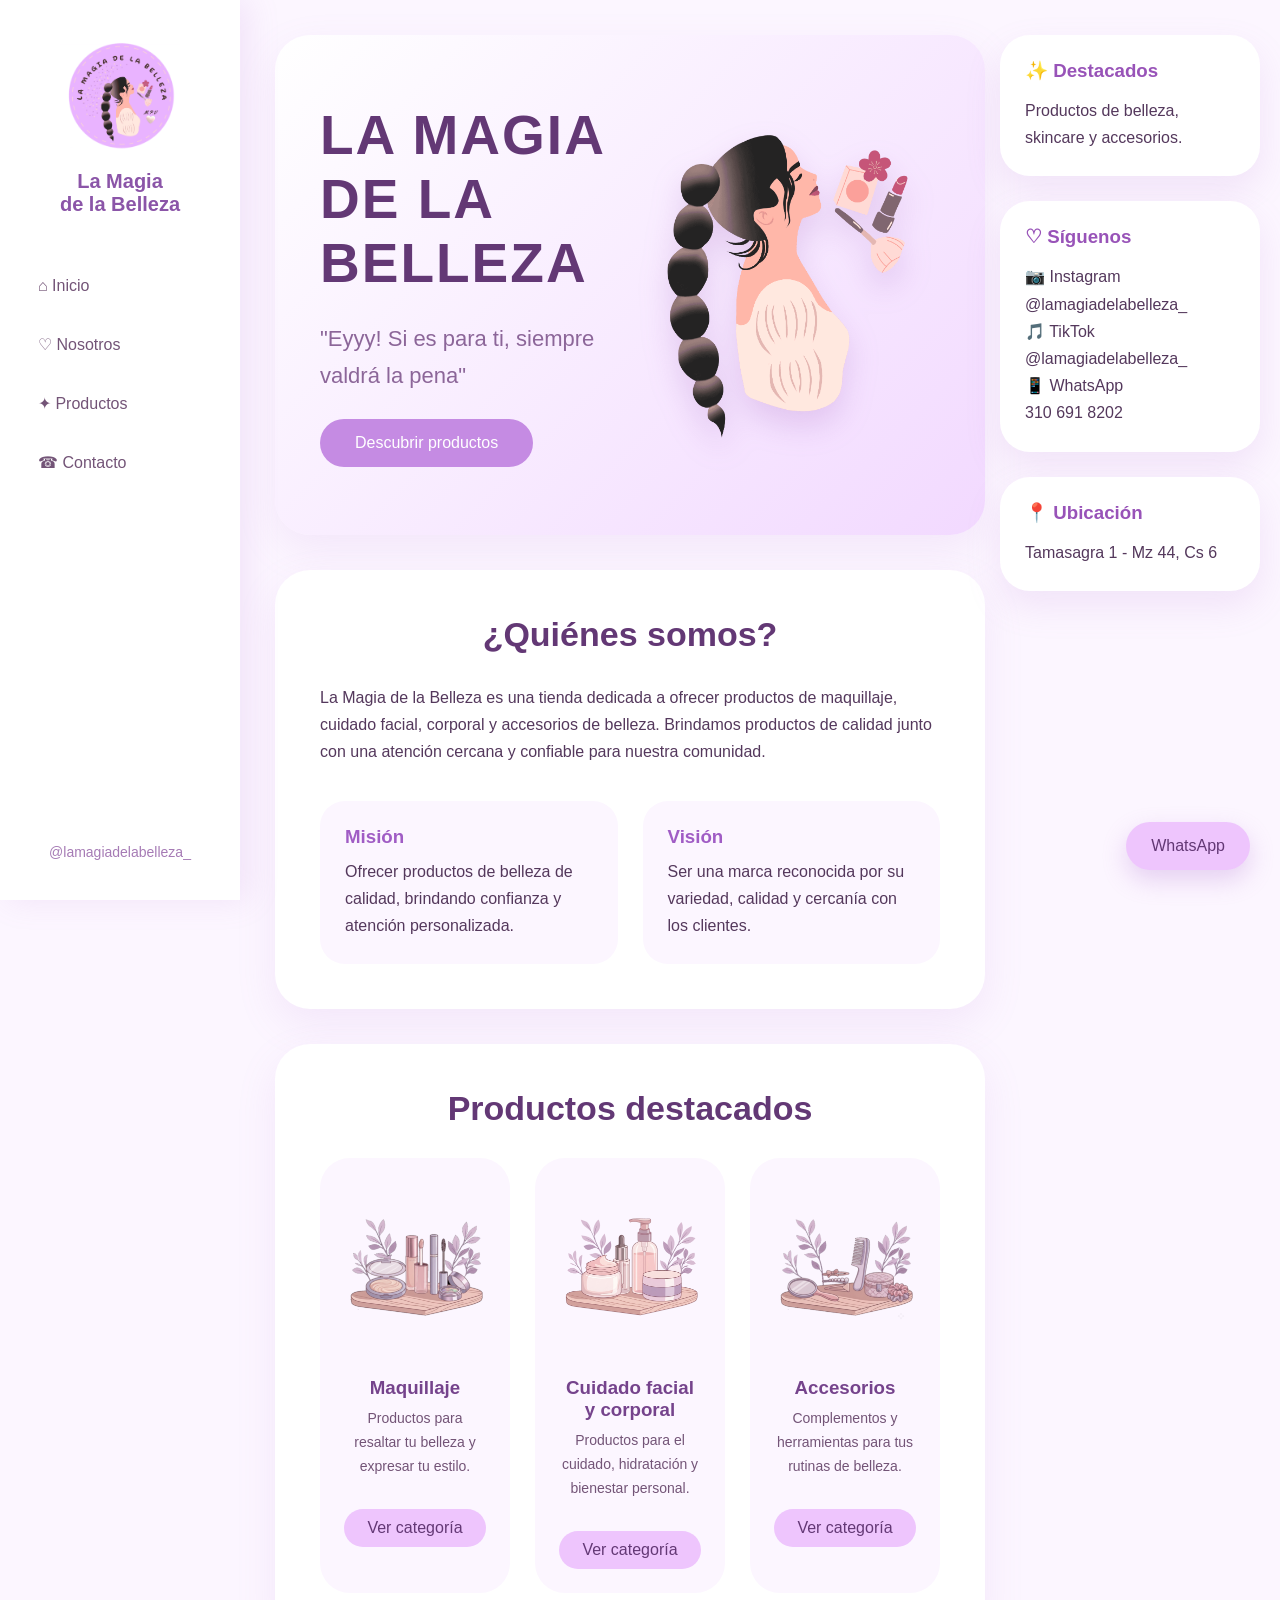
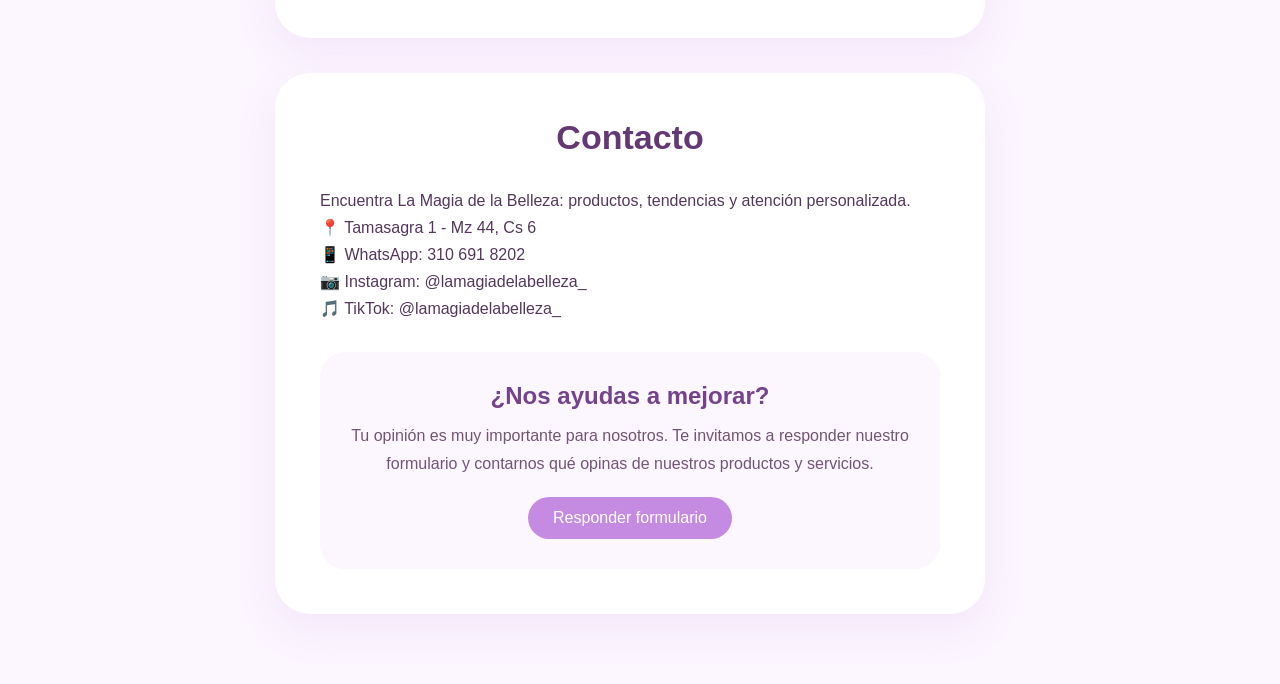
==== commit 646d3e6a: "Update index.html" ====
--- a/index.html
+++ b/index.html
@@ -265,21 +265,6 @@
 
 </section>
 
-
-
-
-<section id="contacto">
-
-
-<h2>
-Contacto
-</h2>
-
-
-<p>
-Encuentra La Magia de la Belleza:
-productos, tendencias y atención personalizada.
-</p>
 
 <section id="contacto">
 
